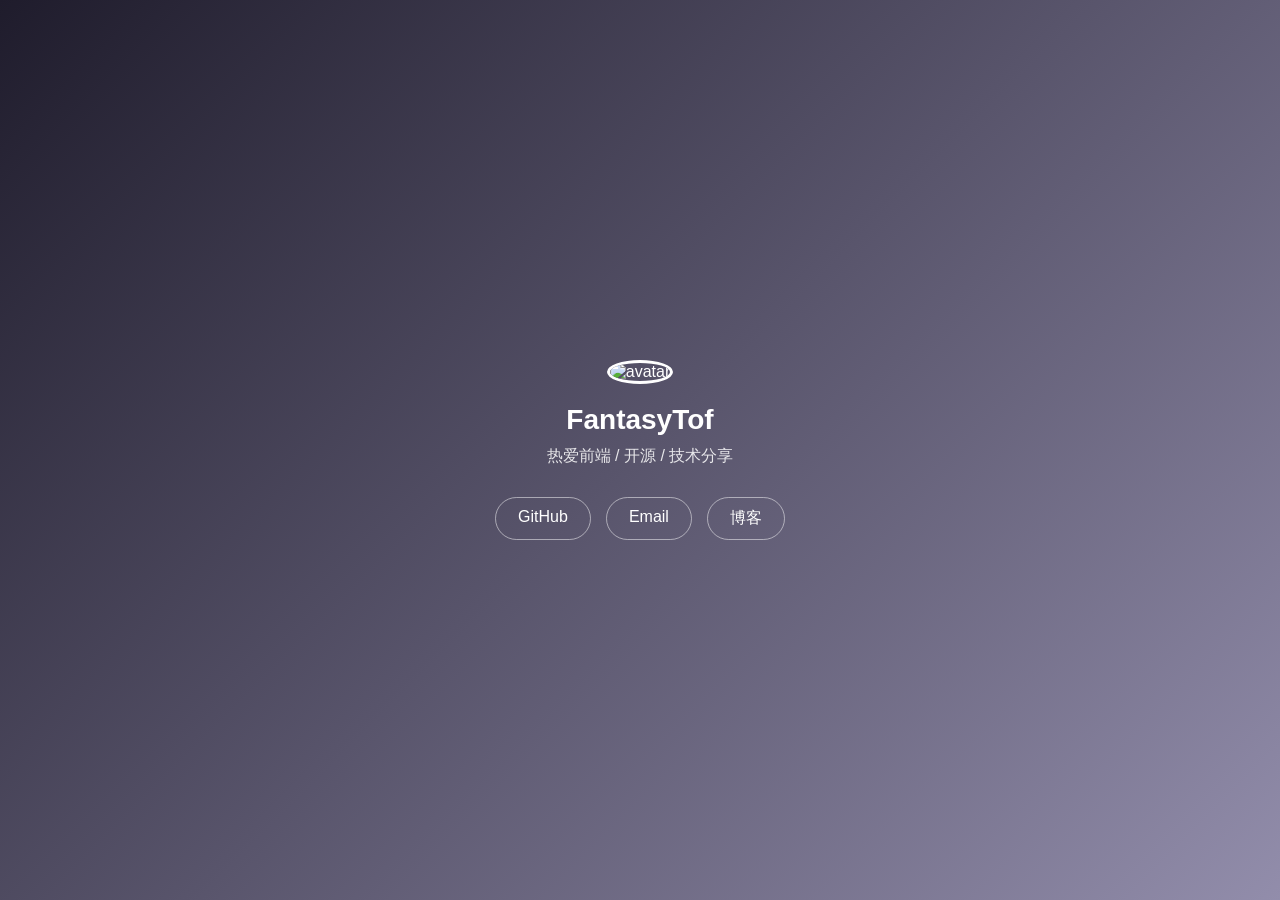
==== index.html @ a5c82561 "update" ====
<!DOCTYPE html>
<html lang="zh-CN">
<head>
  <meta charset="UTF-8" />
  <title>我的个人主页</title>
  <link rel="stylesheet" href="css/style.css" />
</head>
<body>

<div class="container">
  <img class="avatar" src="https://avatars.githubusercontent.com/u/9919?v=4" alt="avatar">

  <h1>FantasyTof</h1>
  <p class="bio">热爱前端 / 开源 / 技术分享</p>

  <div class="links">
    <a href="https://github.com/fantasytof" target="_blank">GitHub</a>
    <a href="mailto:fantasytof@example.com">Email</a>
    <a href="#">博客</a>
  </div>
</div>

</body>
</html>
---- css/style.css ----
/* 重置 */
* {
    margin: 0;
    padding: 0;
    box-sizing: border-box;
}

body {
    min-height: 100vh;
    font-family: -apple-system, BlinkMacSystemFont, "Segoe UI",
    Roboto, "Helvetica Neue", Arial;
    background: linear-gradient(135deg, #1f1c2c, #928dab);
    display: flex;
    align-items: center;
    justify-content: center;
    color: #fff;
}

.container {
    text-align: center;
    padding: 40px;
}

/* 头像 */
.avatar {
    width: 120px;
    height: 120px;
    border-radius: 50%;
    border: 3px solid #fff;
    object-fit: cover;
    margin-bottom: 20px;
}

/* 名字 */
h1 {
    font-size: 28px;
    font-weight: 600;
    margin-bottom: 10px;
}

/* 简介 */
.bio {
    font-size: 16px;
    opacity: 0.85;
    margin-bottom: 30px;
}

/* 按钮 */
.links {
    display: flex;
    gap: 15px;
    justify-content: center;
    flex-wrap: wrap;
}

.links a {
    text-decoration: none;
    color: #fff;
    border: 1px solid rgba(255,255,255,0.5);
    padding: 10px 22px;
    border-radius: 25px;
    transition: all 0.3s ease;
}

.links a:hover {
    background: #fff;
    color: #333;
}
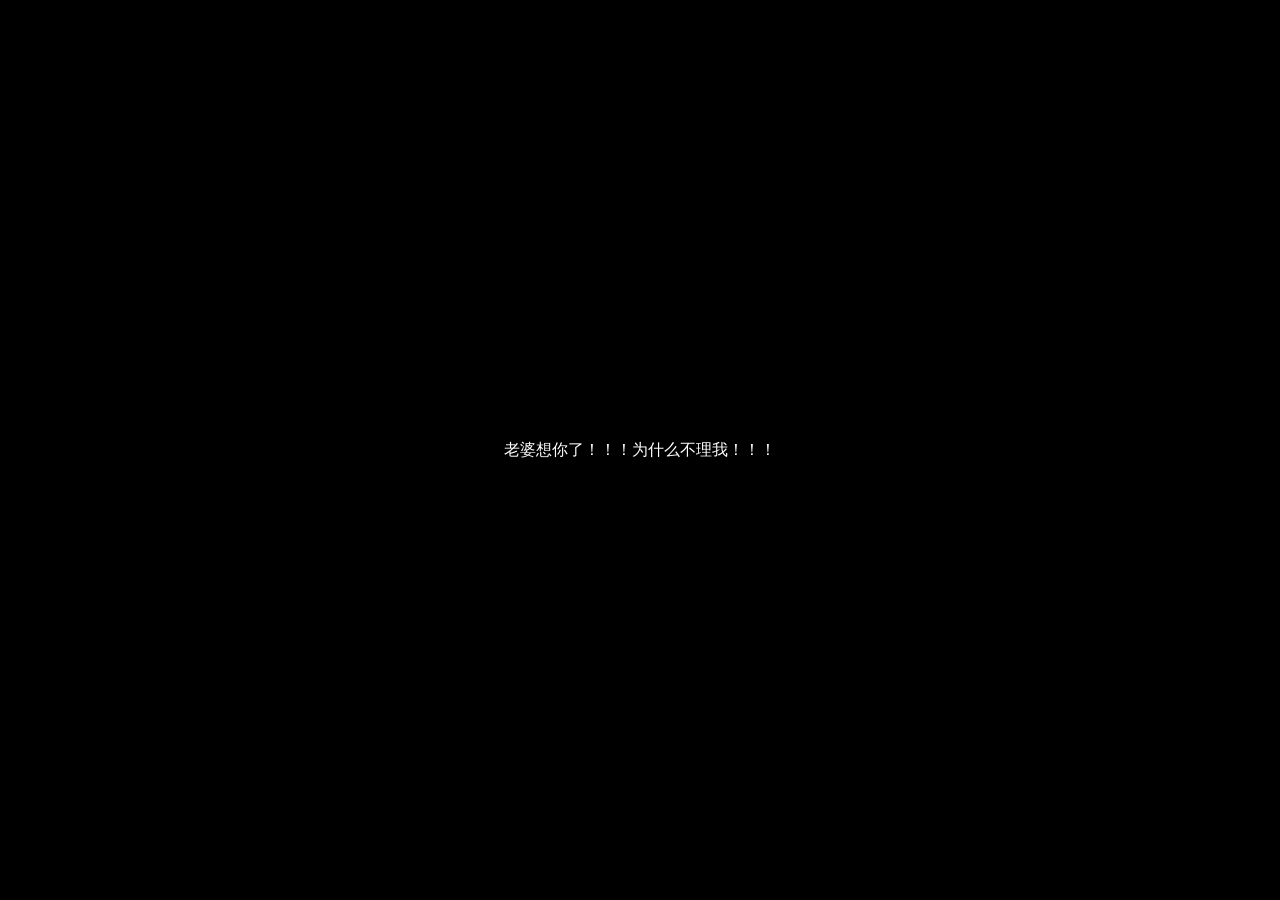
==== commit 54371552: "miss u" ====
--- a/index.html
+++ b/index.html
@@ -1,24 +1,17 @@
 <!DOCTYPE html>
 <html lang="zh-CN">
-<head>
-  <meta charset="UTF-8" />
-  <title>我的个人主页</title>
-  <link rel="stylesheet" href="css/style.css" />
-</head>
-<body>
+  <head>
+    <meta charset="UTF-8">
+    <title>Love u</title>
+    <link rel="stylesheet" href="css/style.css">
+    <link rel="stylesheet" href="css/d_page.css">
+  </head>
+  <body>
+    <!--<div class="pages">
+      <div class="page" id="page1">
 
-<div class="container">
-  <img class="avatar" src="https://avatars.githubusercontent.com/u/9919?v=4" alt="avatar">
-
-  <h1>FantasyTof</h1>
-  <p class="bio">热爱前端 / 开源 / 技术分享</p>
-
-  <div class="links">
-    <a href="https://github.com/fantasytof" target="_blank">GitHub</a>
-    <a href="mailto:fantasytof@example.com">Email</a>
-    <a href="#">博客</a>
-  </div>
-</div>
-
-</body>
+      </div>
+    </div>-->
+    老婆想你了！！！为什么不理我！！！
+  </body>
 </html>
--- a/css/style.css
+++ b/css/style.css
@@ -1,4 +1,4 @@
-/* 重置 */
+
 * {
     margin: 0;
     padding: 0;
@@ -7,62 +7,9 @@
 
 body {
     min-height: 100vh;
-    font-family: -apple-system, BlinkMacSystemFont, "Segoe UI",
-    Roboto, "Helvetica Neue", Arial;
-    background: linear-gradient(135deg, #1f1c2c, #928dab);
+    background: #000000;
     display: flex;
     align-items: center;
     justify-content: center;
-    color: #fff;
+    color: #ffffff;
 }
-
-.container {
-    text-align: center;
-    padding: 40px;
-}
-
-/* 头像 */
-.avatar {
-    width: 120px;
-    height: 120px;
-    border-radius: 50%;
-    border: 3px solid #fff;
-    object-fit: cover;
-    margin-bottom: 20px;
-}
-
-/* 名字 */
-h1 {
-    font-size: 28px;
-    font-weight: 600;
-    margin-bottom: 10px;
-}
-
-/* 简介 */
-.bio {
-    font-size: 16px;
-    opacity: 0.85;
-    margin-bottom: 30px;
-}
-
-/* 按钮 */
-.links {
-    display: flex;
-    gap: 15px;
-    justify-content: center;
-    flex-wrap: wrap;
-}
-
-.links a {
-    text-decoration: none;
-    color: #fff;
-    border: 1px solid rgba(255,255,255,0.5);
-    padding: 10px 22px;
-    border-radius: 25px;
-    transition: all 0.3s ease;
-}
-
-.links a:hover {
-    background: #fff;
-    color: #333;
-}
--- a/css/d_page.css
+++ b/css/d_page.css
@@ -0,0 +1,18 @@
+
+.pages {
+    background: white;
+    position: relative;
+    width: 100%;
+    height: 100vh;
+
+    /* 居中 */
+    display: flex;
+    justify-content: center;
+    align-items: center;
+}
+
+.page {
+    position: absolute;
+    width: 60%;
+    height: 60%;
+}
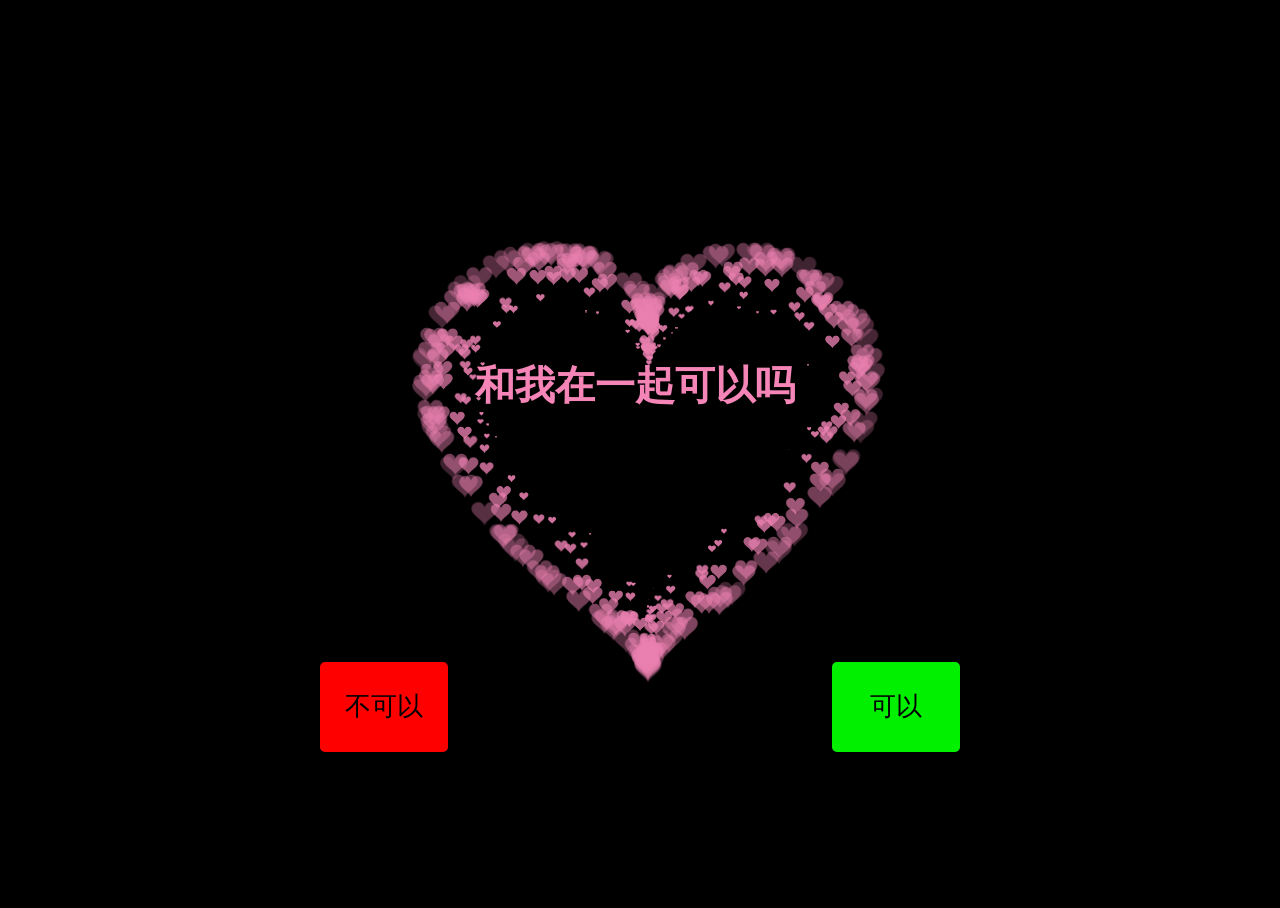
==== commit de21e37e: "agree" ====
--- a/index.html
+++ b/index.html
@@ -1,17 +1,31 @@
 <!DOCTYPE html>
-<html lang="zh-CN">
+<html lang="en">
   <head>
     <meta charset="UTF-8">
-    <title>Love u</title>
-    <link rel="stylesheet" href="css/style.css">
-    <link rel="stylesheet" href="css/d_page.css">
+    <title>可以和我在一起吗</title>
+    <link rel="stylesheet" href="css/choose.css">
+    <link rel="stylesheet" href="css/heart.css">
+    <style>
+      body {
+        background: black;
+      }
+    </style>
   </head>
   <body>
-    <!--<div class="pages">
-      <div class="page" id="page1">
 
-      </div>
-    </div>-->
-    老婆想你了！！！为什么不理我！！！
+    <div id="child">
+      <h4>和我在一起可以吗</h4>
+    </div>
+    <!--这里写名字❤！！！-->
+    <canvas id="pinkboard" width="1699" height="836"></canvas>
+
+    <div class="choose">
+      <button class="disagree" id="disagree">不可以</button>
+      <div></div>
+      <button class="agree" id="agree">可以</button>
+    </div>
+
+    <script src="js/heart.js"></script>
+    <script src="js/choose.js"></script>
   </body>
 </html>
--- a/css/choose.css
+++ b/css/choose.css
@@ -0,0 +1,64 @@
+.choose {
+    position: fixed;
+    top: 80%;
+    left: 50%;
+    transform: translate(-50%, -80%);
+    width: 50vw;
+    height: 5vh;
+    /*background: black;*/
+    display: flex;
+    justify-content: center;
+    align-items: center;
+}
+
+.choose div {
+    flex: 1;
+}
+
+.choose button {
+    border-radius: 5px;
+    box-shadow: none;
+    border: none;
+    height: 10vh;
+    width: 10vw;
+    font-size: 2vw;
+    transition: transform 0.2s ease;
+}
+
+.choose button.agree {
+    background: #00F000;
+}
+
+.choose button.agree:hover {
+    background: #00D000
+}
+
+.choose button.agree:active {
+    background: #00B000;
+}
+
+.choose button.disagree {
+    background: #FF0000;
+}
+
+.choose button.disagree:hover {
+    background: #DD0000;
+}
+
+.choose button.disagree:active {
+    background: #BB0000;
+}
+
+.overlay {
+    position: fixed;      /* 覆盖整个视口 */
+    inset: 0;             /* top/right/bottom/left = 0 */
+    background: rgba(0, 0, 0, 1); /* 半透明遮罩 */
+    display: flex;        /* 居中关键 */
+    align-items: center;
+    justify-content: center;
+}
+
+.text {
+    color: white;
+    font-size: 64px;
+}
--- a/css/heart.css
+++ b/css/heart.css
@@ -0,0 +1,31 @@
+/*html,
+body {
+    height: 100%;
+    padding: 0;
+    margin: 0;
+    background: rgb(0, 0, 0);
+}*/
+
+canvas {
+    position: absolute;
+    width: 100%;
+    height: 100%;
+}
+
+#child {
+    position: fixed;
+    top: 50%;
+    left: 50%;
+    margin-top: -75px;
+    margin-left: -100px;
+
+}
+
+h4 {
+    font-family: "STKaiti";
+    font-size: 40px;
+    color: #f584b7;
+    position: relative;
+    top: -70px;
+    left: -65px;
+}
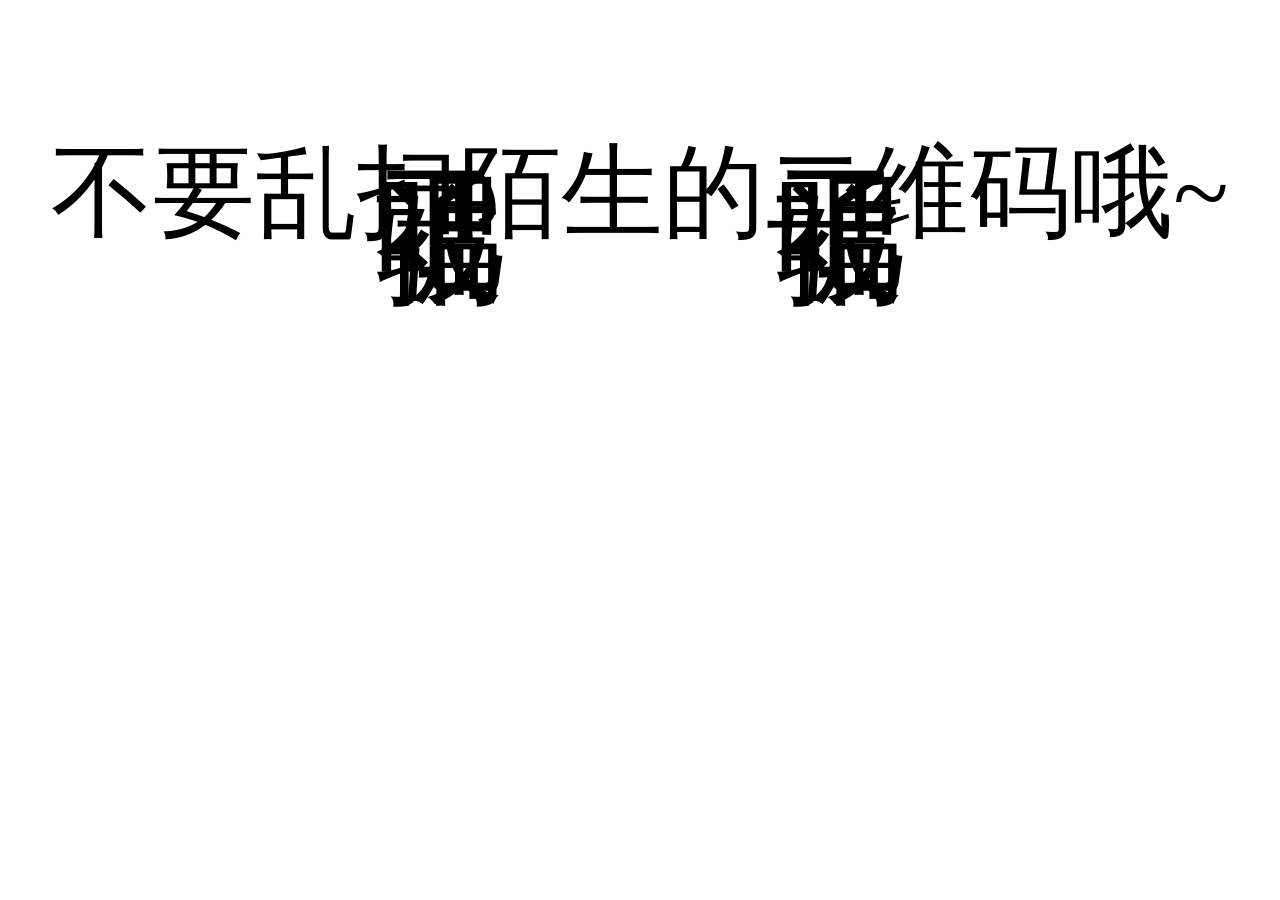
==== commit 30db7692: "trick" ====
--- a/index.html
+++ b/index.html
@@ -1,31 +1,61 @@
-<!DOCTYPE html>
-<html lang="en">
-  <head>
-    <meta charset="UTF-8">
-    <title>可以和我在一起吗</title>
-    <link rel="stylesheet" href="css/choose.css">
-    <link rel="stylesheet" href="css/heart.css">
-    <style>
-      body {
-        background: black;
-      }
-    </style>
-  </head>
-  <body>
-
-    <div id="child">
-      <h4>和我在一起可以吗</h4>
-    </div>
-    <!--这里写名字❤！！！-->
-    <canvas id="pinkboard" width="1699" height="836"></canvas>
-
-    <div class="choose">
-      <button class="disagree" id="disagree">不可以</button>
-      <div></div>
-      <button class="agree" id="agree">可以</button>
-    </div>
-
-    <script src="js/heart.js"></script>
-    <script src="js/choose.js"></script>
-  </body>
+<!DOCTYPE>
+<html lang="zh">
+    <head>
+        <meta charset="UTF-8">
+        <title>你们被骗了</title>
+        <style>
+            .middle {
+                text-align: center;
+                height: 100px;
+                line-height: 100px;
+            }
+            .set-row {
+                display: flex;
+                flex-direction: row;
+                justify-content: center;
+                align-items: center;
+            }
+            .set-column {
+                display: flex;
+                flex-direction: column;
+            }
+            .vertical-write {
+                font-size: 10vw;
+                writing-mode: vertical-rl;
+            }
+            .video-div {
+                width: 90%;
+            }
+            .horizon-write {
+                font-size: 8vw;
+                writing-mode: horizontal-tb;
+            }
+        </style>
+    </head>
+    <body>
+        <div class="middle">
+            <!-- <div class="image-block">
+                <img src="src/初音.jpg" alt="老子图片呢，死哪儿去了？">
+            </div> -->
+            <div class="set-column">
+                <div class="set-row">
+                    <div>
+                        <span class="vertical-write">被骗了吧</span>
+                    </div>
+                    <div>
+                        <video class="video-div" autoplay muted loop playsinline>
+                            <source src="src/nggyu.mp4" type="video/mp4">
+                        </video>
+                    </div>
+                    <div>
+                        <span class="vertical-write">被骗了吧</span>
+                    </div>
+                </div>
+                <div>
+                    <span class="horizon-write">不要乱扫陌生的二维码哦~</span>
+                </div>
+            </div>
+            <!-- <span>Copyright (c) Fantasy</span> -->
+        </div>
+    </body>
 </html>
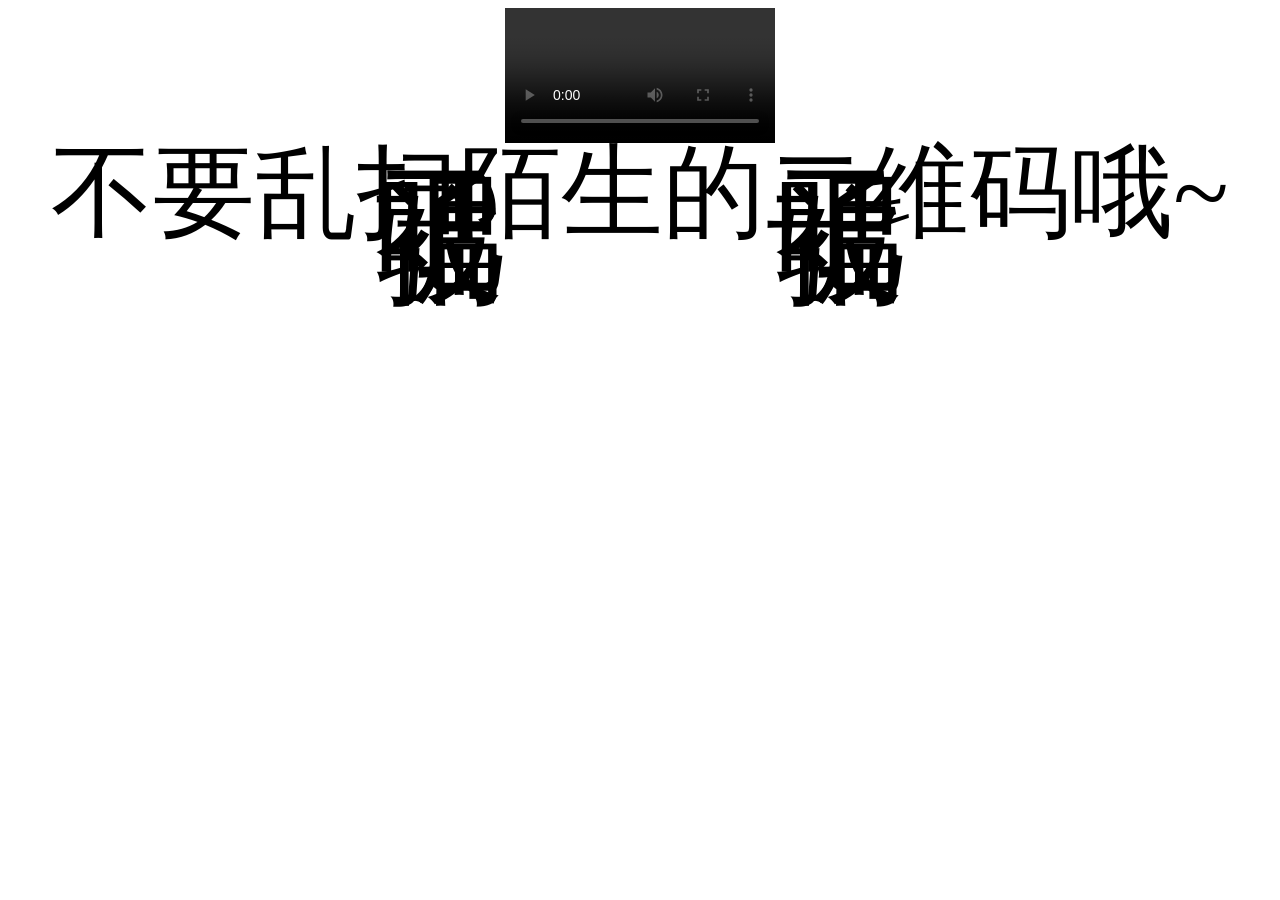
==== commit c7ad757a: "trick 1" ====
--- a/index.html
+++ b/index.html
@@ -43,8 +43,8 @@
                         <span class="vertical-write">被骗了吧</span>
                     </div>
                     <div>
-                        <video class="video-div" autoplay muted loop playsinline>
-                            <source src="src/nggyu.mp4" type="video/mp4">
+                        <video class="video-div" controls>
+                            <source src="src/nggyu_black_c.mp4" type="video/mp4">
                         </video>
                     </div>
                     <div>
@@ -58,4 +58,9 @@
             <!-- <span>Copyright (c) Fantasy</span> -->
         </div>
     </body>
+    <script>
+        const video = document.getElementById('video');
+
+        document.addEvent
+    </script>
 </html>
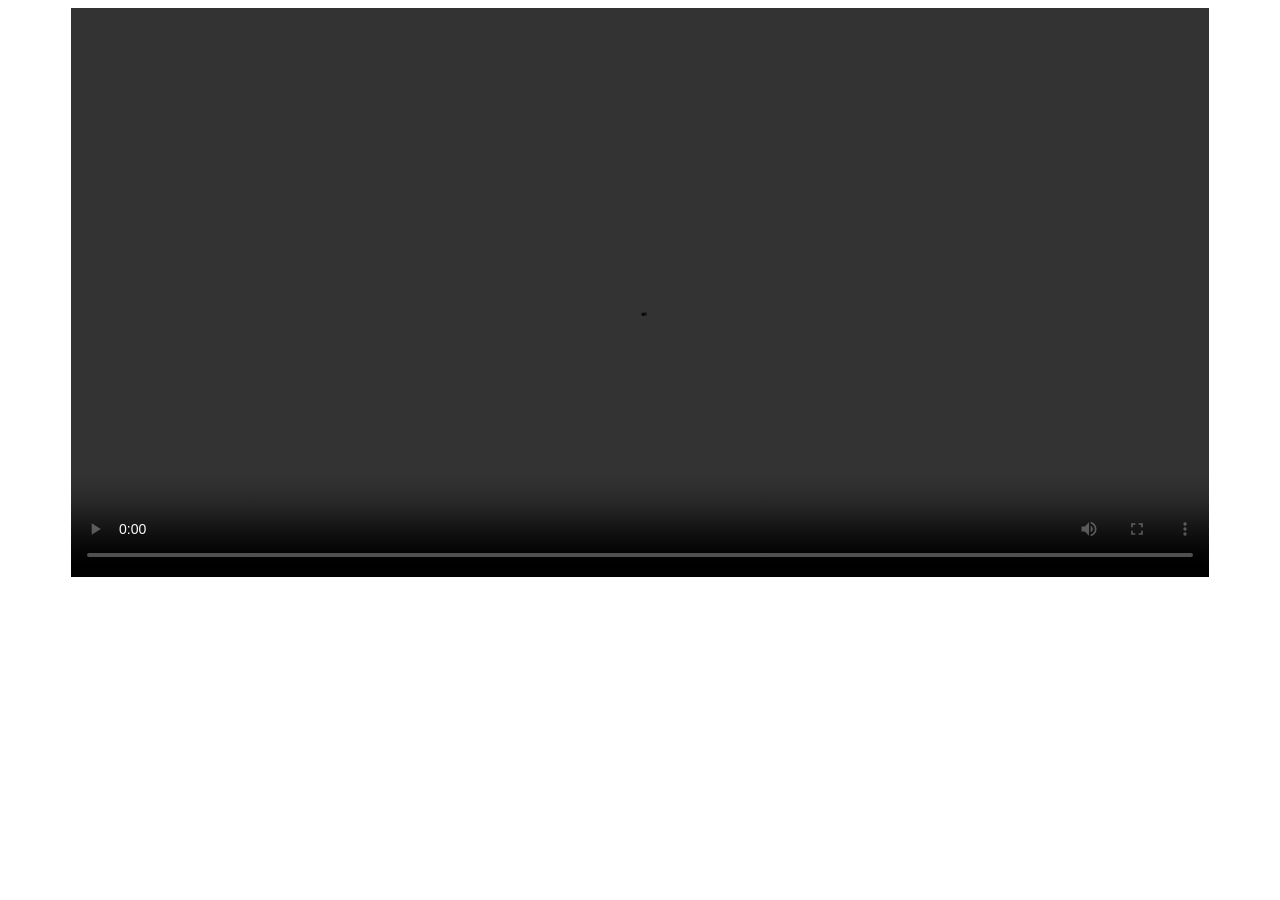
==== commit c3339c1f: "trick 2" ====
--- a/index.html
+++ b/index.html
@@ -34,10 +34,13 @@
     </head>
     <body>
         <div class="middle">
+            <video class="video-div" controls>
+                <source src="src/nggyu.mp4" type="video/mp4">
+            </video>
             <!-- <div class="image-block">
                 <img src="src/初音.jpg" alt="老子图片呢，死哪儿去了？">
             </div> -->
-            <div class="set-column">
+            <!-- <div class="set-column">
                 <div class="set-row">
                     <div>
                         <span class="vertical-write">被骗了吧</span>
@@ -55,12 +58,10 @@
                     <span class="horizon-write">不要乱扫陌生的二维码哦~</span>
                 </div>
             </div>
-            <!-- <span>Copyright (c) Fantasy</span> -->
+            <span>Copyright (c) Fantasy</span> -->
         </div>
     </body>
     <script>
-        const video = document.getElementById('video');
 
-        document.addEvent
     </script>
 </html>
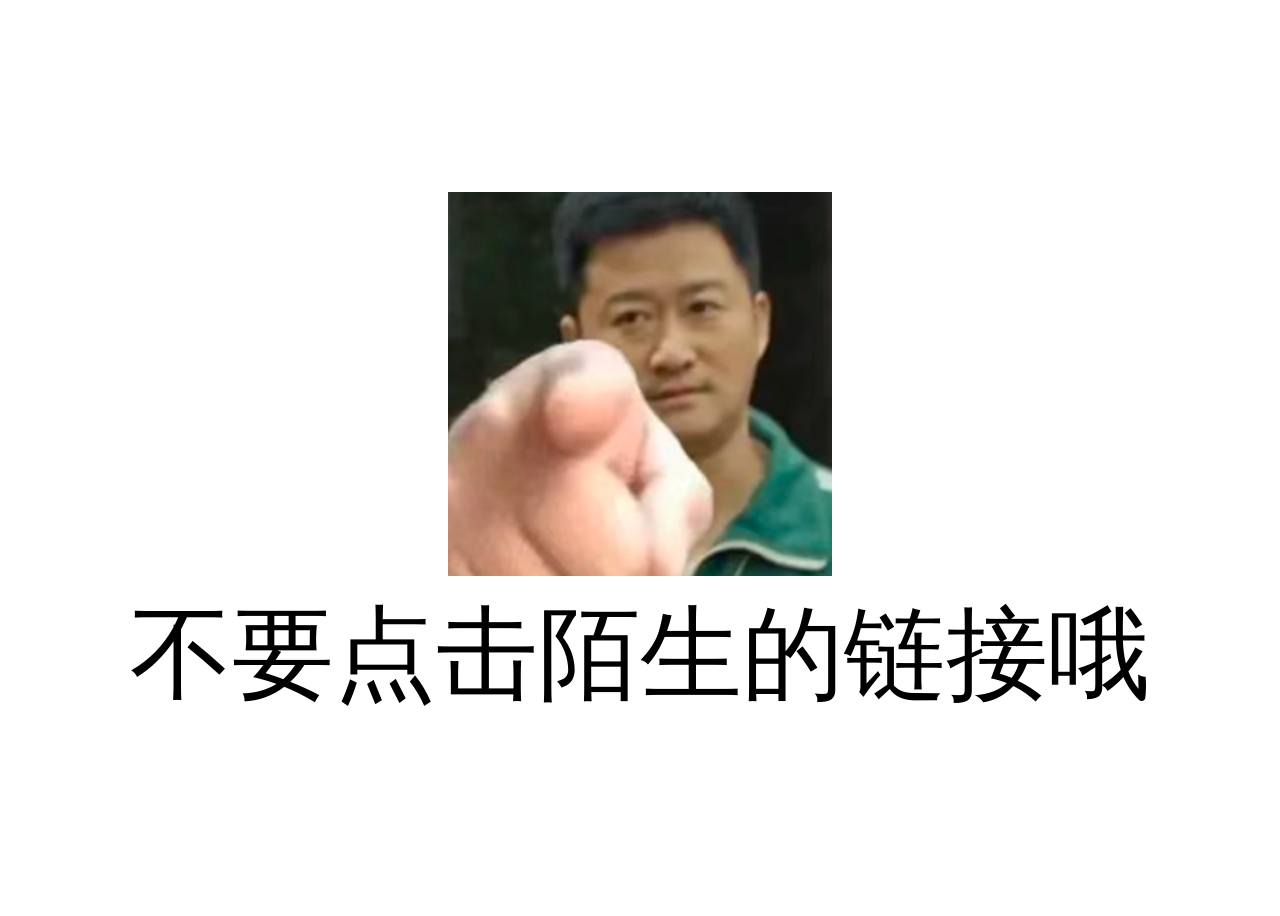
==== commit 1b6e1e1e: "trick 3" ====
--- a/index.html
+++ b/index.html
@@ -1,67 +1,30 @@
-<!DOCTYPE>
-<html lang="zh">
-    <head>
-        <meta charset="UTF-8">
-        <title>你们被骗了</title>
-        <style>
-            .middle {
-                text-align: center;
-                height: 100px;
-                line-height: 100px;
-            }
-            .set-row {
-                display: flex;
-                flex-direction: row;
-                justify-content: center;
-                align-items: center;
-            }
-            .set-column {
-                display: flex;
-                flex-direction: column;
-            }
-            .vertical-write {
-                font-size: 10vw;
-                writing-mode: vertical-rl;
-            }
-            .video-div {
-                width: 90%;
-            }
-            .horizon-write {
-                font-size: 8vw;
-                writing-mode: horizontal-tb;
-            }
-        </style>
-    </head>
-    <body>
-        <div class="middle">
-            <video class="video-div" controls>
-                <source src="src/nggyu.mp4" type="video/mp4">
-            </video>
-            <!-- <div class="image-block">
-                <img src="src/初音.jpg" alt="老子图片呢，死哪儿去了？">
-            </div> -->
-            <!-- <div class="set-column">
-                <div class="set-row">
-                    <div>
-                        <span class="vertical-write">被骗了吧</span>
-                    </div>
-                    <div>
-                        <video class="video-div" controls>
-                            <source src="src/nggyu_black_c.mp4" type="video/mp4">
-                        </video>
-                    </div>
-                    <div>
-                        <span class="vertical-write">被骗了吧</span>
-                    </div>
-                </div>
-                <div>
-                    <span class="horizon-write">不要乱扫陌生的二维码哦~</span>
-                </div>
-            </div>
-            <span>Copyright (c) Fantasy</span> -->
-        </div>
-    </body>
-    <script>
-
-    </script>
+<!DOCTYPE html>
+<html lang="en">
+<head>
+    <meta charset="UTF-8">
+    <title></title>
+    <style>
+        .middle {
+            display: flex;
+            flex-direction: column;
+            align-items: center;
+            justify-content: center;
+            height: 100vh;
+        }
+        .middle img {
+            width: 30vw;
+            height: 30vw;
+        }
+        .middle span {
+            margin-top: 10px;
+            font-size: 8vw;
+        }
+    </style>
+</head>
+<body>
+    <div class="middle">
+        <img src="src/aaa.png" alt="图片为啥没了？不到啊？">
+        <span>不要点击陌生的链接哦</span>
+    </div>
+</body>
 </html>
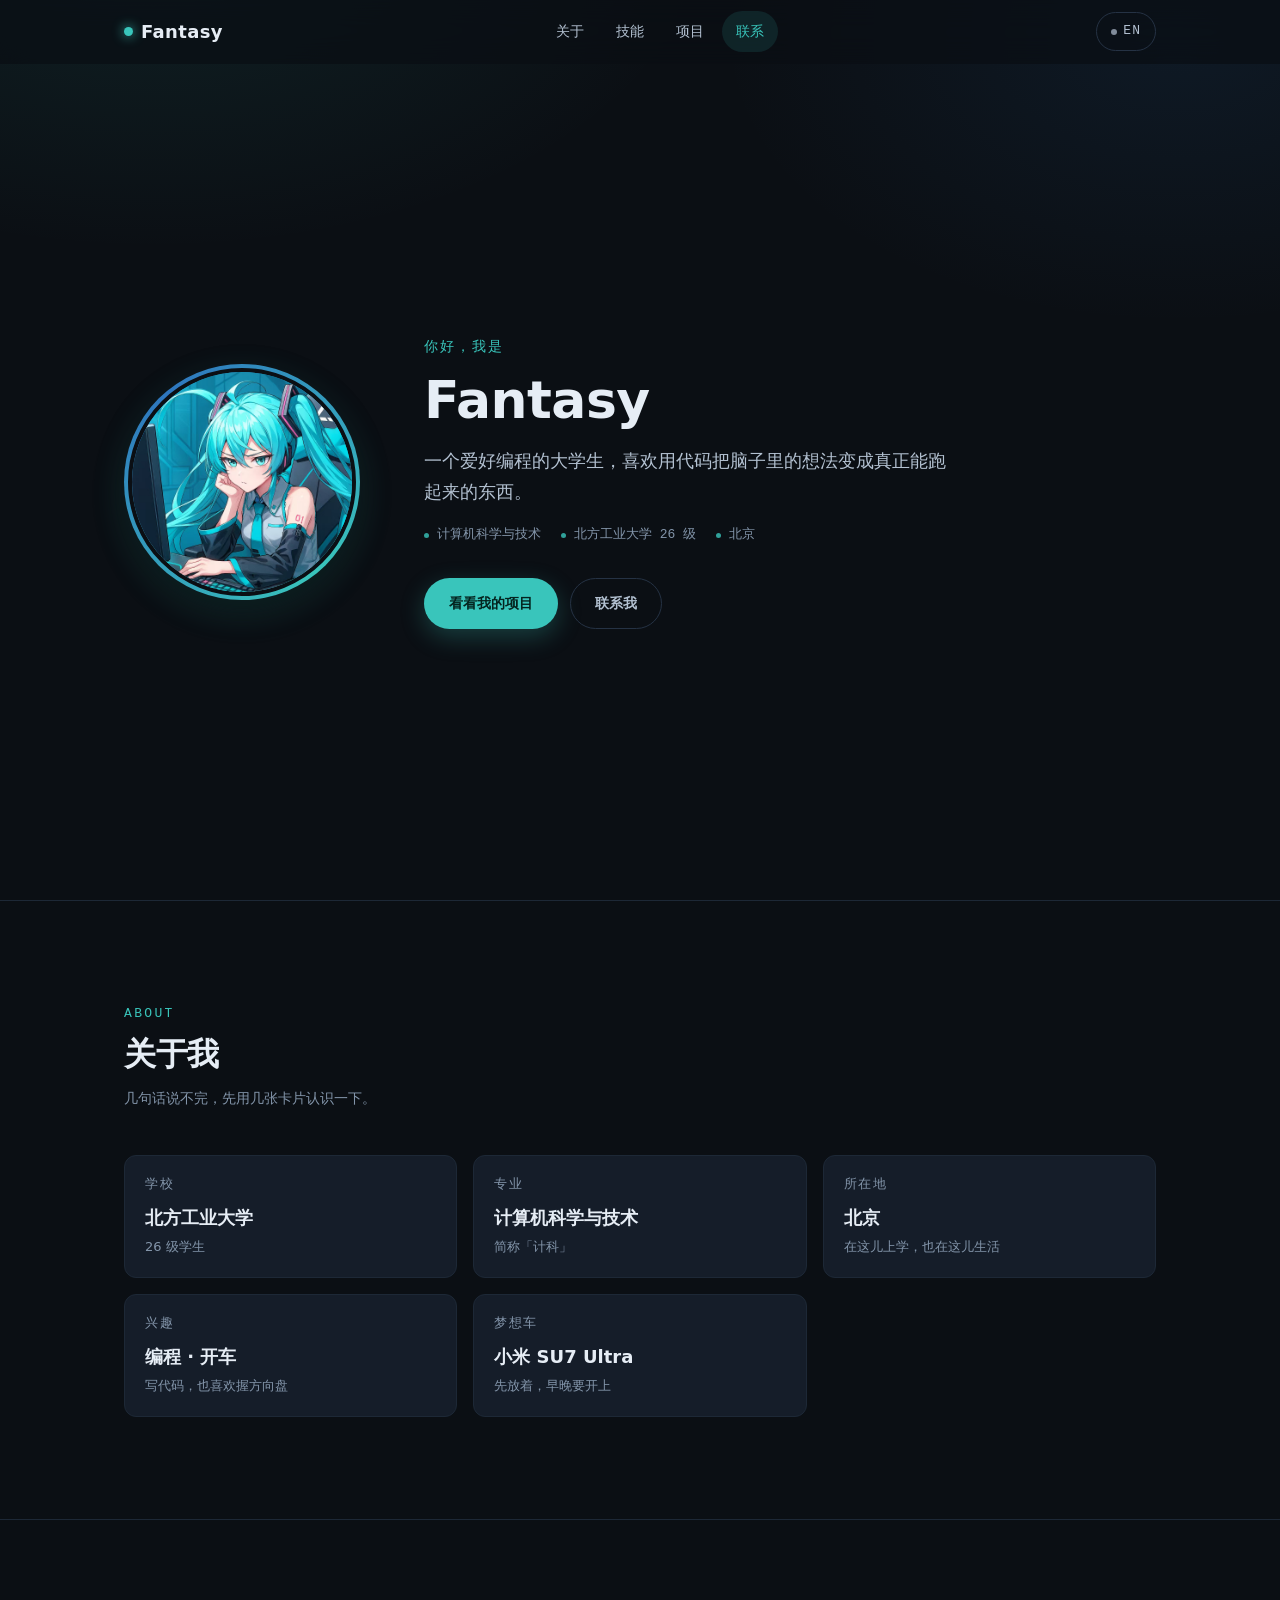
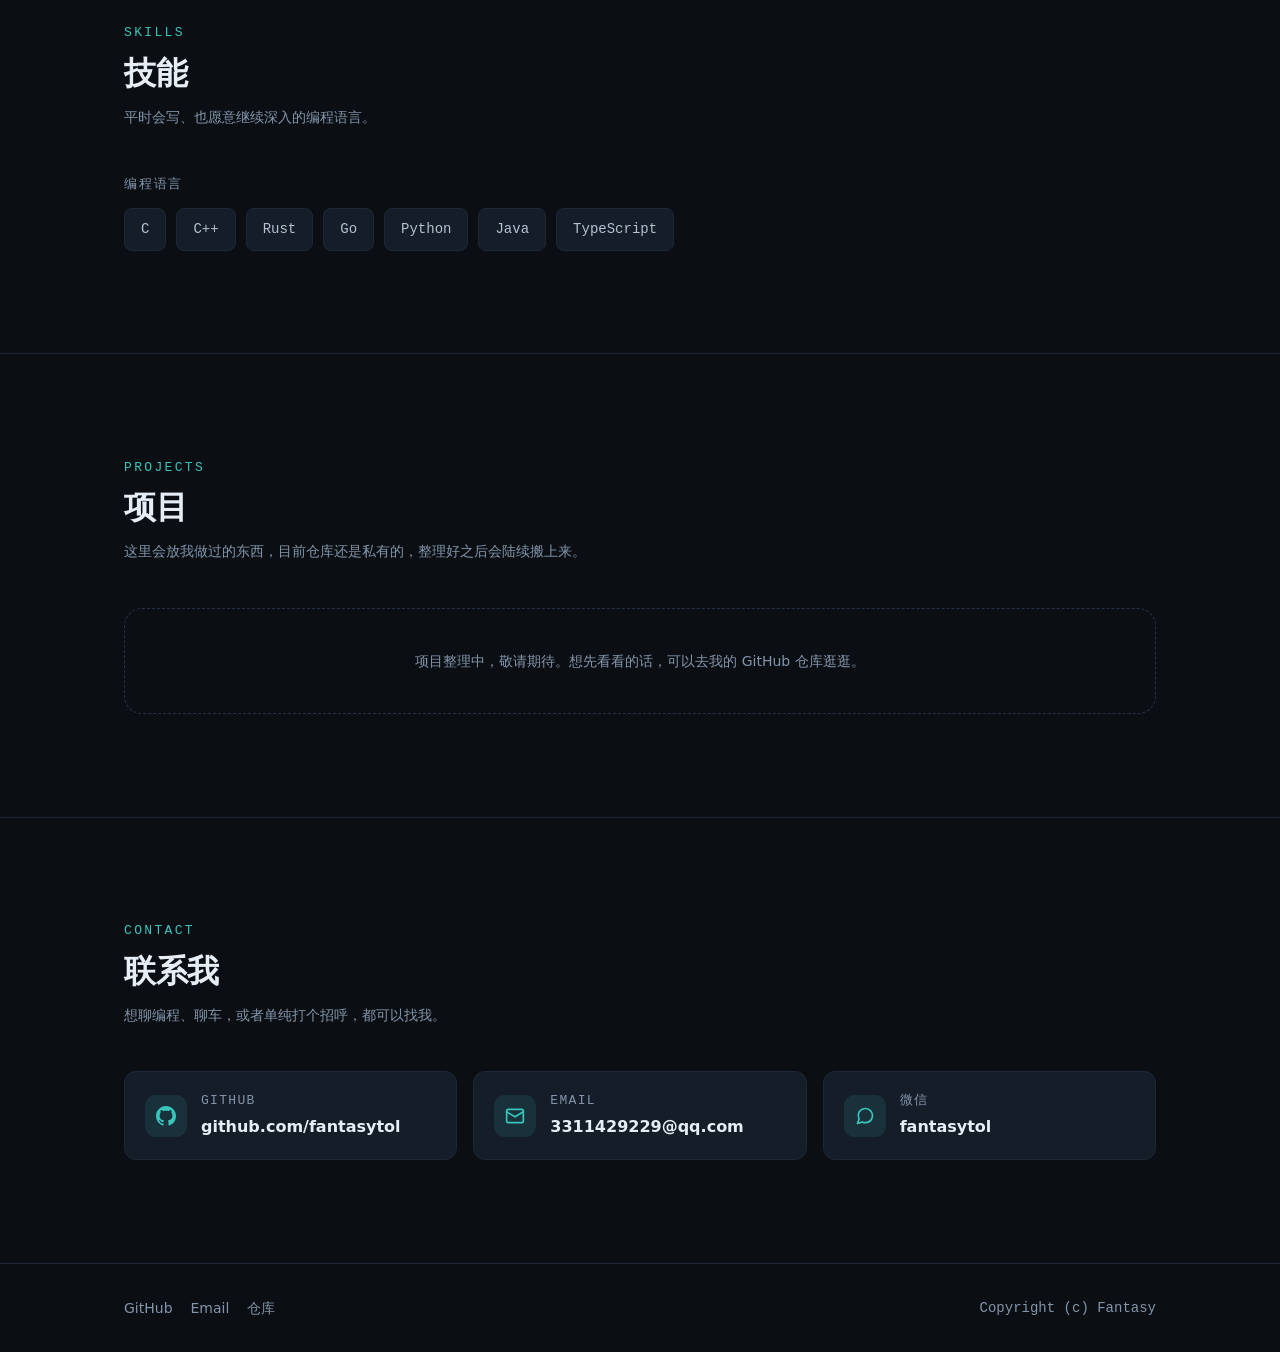
==== commit 700b0553: "deepseek-init self introduction" ====
--- a/index.html
+++ b/index.html
@@ -1,30 +1,31 @@
 <!DOCTYPE html>
-<html lang="en">
+<html lang="zh-CN">
 <head>
-    <meta charset="UTF-8">
-    <title></title>
-    <style>
-        .middle {
-            display: flex;
-            flex-direction: column;
-            align-items: center;
-            justify-content: center;
-            height: 100vh;
-        }
-        .middle img {
-            width: 30vw;
-            height: 30vw;
-        }
-        .middle span {
-            margin-top: 10px;
-            font-size: 8vw;
-        }
-    </style>
+  <meta charset="UTF-8">
+  <meta name="viewport" content="width=device-width, initial-scale=1">
+  <title>Fantasy</title>
+  <meta name="description" content="Fantasy 的个人主页入口，可跳转到中文版或英文版。">
+  <link rel="icon" href="assets/SelfIntroduction/%E5%88%9D%E9%9F%B3.jpg">
+  <link rel="stylesheet" href="css/SelfIntroduction/base.css">
+  <link rel="stylesheet" href="css/SelfIntroduction/layout.css">
+  <link rel="stylesheet" href="css/SelfIntroduction/components.css">
+  <script src="js/SelfIntroduction/redirect.js" defer></script>
 </head>
-<body>
-    <div class="middle">
-        <img src="src/aaa.png" alt="图片为啥没了？不到啊？">
-        <span>不要点击陌生的链接哦</span>
-    </div>
+<body class="entry">
+  <main class="entry__box">
+    <img class="entry__avatar" src="assets/SelfIntroduction/%E5%88%9D%E9%9F%B3.jpg" alt="Fantasy" width="1024" height="1024">
+    <h1 class="entry__title">Fantasy</h1>
+    <p class="entry__text">
+      正在前往个人主页……<br>
+      Redirecting to the homepage…
+    </p>
+    <p class="entry__links">
+      <a class="btn btn--primary" href="html/SelfIntroduction/zh-cn.html">中文版</a>
+      <a class="btn btn--ghost" href="html/SelfIntroduction/en.html">English</a>
+    </p>
+    <noscript>
+      <p class="entry__text">你的浏览器未启用 JavaScript，请点击上面的按钮选择语言。</p>
+    </noscript>
+  </main>
 </body>
-</html>+</html>
--- a/css/SelfIntroduction/base.css
+++ b/css/SelfIntroduction/base.css
@@ -0,0 +1,194 @@
+/* ==========================================================================
+   base.css — 设计变量 / 重置 / 排版 / 通用工具类
+   项目：SelfIntroduction
+   ========================================================================== */
+
+:root {
+  color-scheme: dark;
+
+  /* ---- 配色：深色底 + 初音绿强调色 ---- */
+  --color-bg:            #0b0f14;
+  --color-bg-soft:       #101720;
+  --color-surface:       #151d29;
+  --color-surface-2:     #1c2735;
+  --color-border:        #253244;
+  --color-border-soft:   #1d2836;
+
+  --color-text:          #e6edf5;
+  --color-text-soft:     #b3c1d1;
+  --color-text-muted:    #8395aa;
+
+  --color-accent:        #39c5bb;
+  --color-accent-strong: #2aa79e;
+  --color-accent-soft:   rgba(57, 197, 187, 0.12);
+  --color-accent-line:   rgba(57, 197, 187, 0.38);
+  --color-on-accent:     #04241f;
+
+  /* ---- 字体 ---- */
+  --font-sans: "PingFang SC", "Noto Sans SC", "Microsoft YaHei", system-ui, -apple-system, "Segoe UI", Roboto, sans-serif;
+  --font-mono: "JetBrains Mono", "Cascadia Code", Consolas, "Courier New", monospace;
+
+  /* ---- 字号 ---- */
+  --fs-100: 0.8125rem;
+  --fs-200: 0.875rem;
+  --fs-300: 1rem;
+  --fs-400: 1.125rem;
+  --fs-500: clamp(1.25rem, 2.2vw, 1.5rem);
+  --fs-600: clamp(1.5rem, 3vw, 2rem);
+  --fs-700: clamp(2.125rem, 5vw, 3.25rem);
+
+  /* ---- 间距 ---- */
+  --space-1: 0.25rem;
+  --space-2: 0.5rem;
+  --space-3: 0.75rem;
+  --space-4: 1rem;
+  --space-5: 1.5rem;
+  --space-6: 2rem;
+  --space-7: 3rem;
+
+  /* ---- 圆角 / 阴影 ---- */
+  --radius-sm: 8px;
+  --radius-md: 12px;
+  --radius-lg: 18px;
+  --radius-pill: 999px;
+
+  --shadow-sm:   0 1px 2px rgba(0, 0, 0, 0.30);
+  --shadow-md:   0 10px 28px rgba(0, 0, 0, 0.38);
+  --shadow-glow: 0 12px 34px rgba(57, 197, 187, 0.18);
+
+  /* ---- 布局 ---- */
+  --nav-height: 64px;
+  --container: 1080px;
+
+  /* ---- 动效 ---- */
+  --transition: 180ms cubic-bezier(0.4, 0, 0.2, 1);
+}
+
+/* ---- 重置 ---- */
+*,
+*::before,
+*::after { box-sizing: border-box; }
+
+html {
+  scroll-behavior: smooth;
+  scroll-padding-top: calc(var(--nav-height) + 16px);
+}
+
+body {
+  margin: 0;
+  background-color: var(--color-bg);
+  background-image:
+    radial-gradient(900px 520px at 12% -8%, rgba(57, 197, 187, 0.10), transparent 62%),
+    radial-gradient(760px 480px at 92% 4%, rgba(46, 118, 190, 0.10), transparent 60%);
+  background-repeat: no-repeat;
+  background-attachment: fixed;
+  color: var(--color-text);
+  font-family: var(--font-sans);
+  font-size: var(--fs-300);
+  line-height: 1.75;
+  -webkit-font-smoothing: antialiased;
+  -moz-osx-font-smoothing: grayscale;
+  text-rendering: optimizeLegibility;
+}
+
+h1, h2, h3, h4 {
+  margin: 0;
+  font-weight: 700;
+  line-height: 1.25;
+  letter-spacing: -0.01em;
+}
+
+p { margin: 0; }
+
+ul, ol {
+  margin: 0;
+  padding: 0;
+  list-style: none;
+}
+
+img {
+  display: block;
+  max-width: 100%;
+  height: auto;
+}
+
+a {
+  color: inherit;
+  text-decoration: none;
+}
+
+button {
+  font: inherit;
+  color: inherit;
+  background: none;
+  border: none;
+  cursor: pointer;
+}
+
+/* ---- 焦点样式（键盘可达性） ---- */
+:focus-visible {
+  outline: 2px solid var(--color-accent);
+  outline-offset: 3px;
+  border-radius: 4px;
+}
+
+::selection {
+  background: var(--color-accent);
+  color: var(--color-on-accent);
+}
+
+/* ---- 滚动条 ---- */
+::-webkit-scrollbar { width: 10px; height: 10px; }
+::-webkit-scrollbar-track { background: var(--color-bg); }
+::-webkit-scrollbar-thumb {
+  background: var(--color-border);
+  border: 2px solid var(--color-bg);
+  border-radius: var(--radius-pill);
+}
+::-webkit-scrollbar-thumb:hover { background: var(--color-accent-strong); }
+
+/* ---- 工具类 ---- */
+.sr-only {
+  position: absolute;
+  width: 1px;
+  height: 1px;
+  padding: 0;
+  margin: -1px;
+  overflow: hidden;
+  clip: rect(0 0 0 0);
+  white-space: nowrap;
+  border: 0;
+}
+
+.text-muted  { color: var(--color-text-muted); }
+.text-accent { color: var(--color-accent); }
+
+/* ---- 跳转主内容（跳过导航） ---- */
+.skip-link {
+  position: absolute;
+  top: -100px;
+  left: 16px;
+  z-index: 100;
+  padding: 10px 18px;
+  border-radius: var(--radius-pill);
+  background: var(--color-accent);
+  color: var(--color-on-accent);
+  font-size: var(--fs-200);
+  font-weight: 600;
+  transition: top var(--transition);
+}
+.skip-link:focus { top: 12px; }
+
+/* ---- 尊重「减少动态效果」偏好 ---- */
+@media (prefers-reduced-motion: reduce) {
+  html { scroll-behavior: auto; }
+
+  *,
+  *::before,
+  *::after {
+    animation-duration: 0.01ms !important;
+    animation-iteration-count: 1 !important;
+    transition-duration: 0.01ms !important;
+    scroll-behavior: auto !important;
+  }
+}
--- a/css/SelfIntroduction/layout.css
+++ b/css/SelfIntroduction/layout.css
@@ -0,0 +1,148 @@
+/* ==========================================================================
+   layout.css — 容器 / 分区 / 栅格 / 响应式
+   项目：SelfIntroduction
+   ========================================================================== */
+
+/* ---- 容器 ---- */
+.container {
+  width: 100%;
+  max-width: var(--container);
+  margin-inline: auto;
+  padding-inline: 24px;
+}
+
+/* ---- 通用分区 ---- */
+.section {
+  padding-block: clamp(56px, 8vw, 104px);
+  border-top: 1px solid var(--color-border-soft);
+}
+
+.section--hero {
+  display: flex;
+  align-items: center;
+  min-height: calc(100svh - var(--nav-height));
+  padding-block: clamp(40px, 6vw, 72px);
+  border-top: 0;
+}
+
+.section__head { margin-bottom: clamp(28px, 4vw, 44px); }
+
+.section__eyebrow {
+  font-family: var(--font-mono);
+  font-size: var(--fs-100);
+  letter-spacing: 0.18em;
+  text-transform: uppercase;
+  color: var(--color-accent);
+}
+
+.section__title {
+  margin-top: var(--space-2);
+  font-size: var(--fs-600);
+}
+
+.section__desc {
+  max-width: 60ch;
+  margin-top: var(--space-3);
+  color: var(--color-text-muted);
+  font-size: var(--fs-200);
+}
+
+/* ---- Hero 栅格：头像 + 文案 ---- */
+.hero__grid {
+  display: grid;
+  grid-template-columns: auto minmax(0, 1fr);
+  align-items: center;
+  gap: clamp(28px, 5vw, 64px);
+  width: 100%;
+}
+
+/* 防止长文本撑破栅格 */
+.hero__content { min-width: 0; }
+
+/* ---- 关于我：信息卡片栅格 ---- */
+.about__grid {
+  display: grid;
+  grid-template-columns: repeat(auto-fit, minmax(280px, 1fr));
+  gap: 16px;
+}
+
+/* ---- 技能：分组 ---- */
+.skills__group + .skills__group { margin-top: var(--space-5); }
+
+.skills__label {
+  margin-bottom: var(--space-3);
+  font-family: var(--font-mono);
+  font-size: var(--fs-100);
+  letter-spacing: 0.14em;
+  text-transform: uppercase;
+  color: var(--color-text-muted);
+}
+
+/* ---- 项目：卡片栅格 ---- */
+.projects__grid {
+  display: grid;
+  grid-template-columns: repeat(auto-fill, minmax(280px, 1fr));
+  gap: 20px;
+}
+
+/* ---- 联系：卡片栅格 ---- */
+.contact__grid {
+  display: grid;
+  grid-template-columns: repeat(auto-fit, minmax(250px, 1fr));
+  gap: 16px;
+}
+
+/* ---- 页脚 ---- */
+.footer__inner {
+  display: flex;
+  flex-wrap: wrap;
+  gap: var(--space-4);
+  align-items: center;
+  justify-content: space-between;
+}
+
+/* ---- 入口页 ---- */
+.entry {
+  display: grid;
+  place-items: center;
+  min-height: 100svh;
+  padding: 24px;
+}
+
+.entry__box {
+  display: grid;
+  justify-items: center;
+  gap: var(--space-3);
+  text-align: center;
+}
+
+.entry__links {
+  display: flex;
+  flex-wrap: wrap;
+  justify-content: center;
+  gap: 12px;
+  margin-top: var(--space-4);
+}
+
+/* ==========================================================================
+   响应式
+   ========================================================================== */
+
+@media (max-width: 900px) {
+  .hero__grid {
+    grid-template-columns: 1fr;
+    justify-items: center;
+    text-align: center;
+  }
+}
+
+@media (max-width: 720px) {
+  .container { padding-inline: 18px; }
+
+  .section--hero { min-height: auto; }
+
+  .footer__inner {
+    flex-direction: column;
+    align-items: flex-start;
+  }
+}
--- a/css/SelfIntroduction/components.css
+++ b/css/SelfIntroduction/components.css
@@ -0,0 +1,589 @@
+/* ==========================================================================
+   components.css — 导航 / 按钮 / 卡片 / 标签 / 页脚 / 动效
+   项目：SelfIntroduction
+   ========================================================================== */
+
+/* --------------------------------------------------------------------------
+   导航栏（吸顶）
+   -------------------------------------------------------------------------- */
+.nav {
+  position: sticky;
+  top: 0;
+  z-index: 50;
+  height: var(--nav-height);
+  background: rgba(11, 15, 20, 0.72);
+  border-bottom: 1px solid transparent;
+  backdrop-filter: blur(14px);
+  -webkit-backdrop-filter: blur(14px);
+  transition: background var(--transition), border-color var(--transition);
+}
+
+.nav.is-scrolled {
+  background: rgba(11, 15, 20, 0.92);
+  border-bottom-color: var(--color-border-soft);
+}
+
+.nav__inner {
+  display: flex;
+  align-items: center;
+  justify-content: space-between;
+  gap: var(--space-4);
+  height: 100%;
+}
+
+.nav__logo {
+  display: inline-flex;
+  align-items: center;
+  gap: var(--space-2);
+  font-size: var(--fs-400);
+  font-weight: 700;
+  letter-spacing: 0.02em;
+}
+
+.nav__logo::before {
+  content: "";
+  width: 9px;
+  height: 9px;
+  border-radius: 50%;
+  background: var(--color-accent);
+  box-shadow: 0 0 12px var(--color-accent);
+}
+
+.nav__list {
+  display: flex;
+  align-items: center;
+  gap: 4px;
+}
+
+.nav__link {
+  display: inline-block;
+  padding: 8px 14px;
+  border-radius: var(--radius-pill);
+  color: var(--color-text-soft);
+  font-size: var(--fs-200);
+  transition: color var(--transition), background var(--transition);
+}
+
+.nav__link:hover {
+  color: var(--color-text);
+  background: var(--color-surface);
+}
+
+.nav__link.is-active {
+  color: var(--color-accent);
+  background: var(--color-accent-soft);
+}
+
+.nav__actions {
+  display: flex;
+  align-items: center;
+  gap: 10px;
+}
+
+/* ---- 语言切换按钮 ---- */
+.lang-switch {
+  display: inline-flex;
+  align-items: center;
+  gap: 6px;
+  padding: 7px 14px;
+  border: 1px solid var(--color-border);
+  border-radius: var(--radius-pill);
+  color: var(--color-text-soft);
+  font-family: var(--font-mono);
+  font-size: var(--fs-100);
+  letter-spacing: 0.08em;
+  transition: color var(--transition), border-color var(--transition), background var(--transition);
+}
+
+.lang-switch:hover {
+  color: var(--color-accent);
+  border-color: var(--color-accent-line);
+  background: var(--color-accent-soft);
+}
+
+.lang-switch::before {
+  content: "";
+  width: 6px;
+  height: 6px;
+  border-radius: 50%;
+  background: currentColor;
+  opacity: 0.7;
+}
+
+/* ---- 移动端汉堡按钮 ---- */
+.nav__toggle {
+  display: none;
+  place-items: center;
+  width: 40px;
+  height: 40px;
+  border: 1px solid var(--color-border);
+  border-radius: 10px;
+  transition: border-color var(--transition);
+}
+
+.nav__toggle:hover { border-color: var(--color-accent-line); }
+
+.nav__toggle-bars {
+  position: relative;
+  display: block;
+  width: 18px;
+  height: 2px;
+  border-radius: 2px;
+  background: var(--color-text-soft);
+  transition: background var(--transition);
+}
+
+.nav__toggle-bars::before,
+.nav__toggle-bars::after {
+  content: "";
+  position: absolute;
+  left: 0;
+  width: 18px;
+  height: 2px;
+  border-radius: 2px;
+  background: var(--color-text-soft);
+  transition: transform var(--transition), background var(--transition);
+}
+
+.nav__toggle-bars::before { top: -6px; }
+.nav__toggle-bars::after  { top: 6px; }
+
+.nav__toggle[aria-expanded="true"] .nav__toggle-bars { background: transparent; }
+
+.nav__toggle[aria-expanded="true"] .nav__toggle-bars::before {
+  transform: translateY(6px) rotate(45deg);
+  background: var(--color-accent);
+}
+
+.nav__toggle[aria-expanded="true"] .nav__toggle-bars::after {
+  transform: translateY(-6px) rotate(-45deg);
+  background: var(--color-accent);
+}
+
+/* --------------------------------------------------------------------------
+   按钮
+   -------------------------------------------------------------------------- */
+.btn {
+  display: inline-flex;
+  align-items: center;
+  justify-content: center;
+  gap: var(--space-2);
+  padding: 12px 24px;
+  border: 1px solid transparent;
+  border-radius: var(--radius-pill);
+  font-size: var(--fs-200);
+  font-weight: 600;
+  white-space: nowrap;
+  transition: transform var(--transition), background var(--transition),
+              border-color var(--transition), color var(--transition),
+              box-shadow var(--transition);
+}
+
+.btn:hover  { transform: translateY(-2px); }
+.btn:active { transform: translateY(0); }
+
+.btn--primary {
+  background: var(--color-accent);
+  color: var(--color-on-accent);
+  box-shadow: 0 8px 24px rgba(57, 197, 187, 0.26);
+}
+
+.btn--primary:hover {
+  background: #4ad6cc;
+  box-shadow: 0 12px 30px rgba(57, 197, 187, 0.34);
+}
+
+.btn--ghost {
+  border-color: var(--color-border);
+  color: var(--color-text-soft);
+}
+
+.btn--ghost:hover {
+  border-color: var(--color-accent-line);
+  color: var(--color-accent);
+  background: var(--color-accent-soft);
+}
+
+/* --------------------------------------------------------------------------
+   Hero
+   -------------------------------------------------------------------------- */
+.avatar {
+  position: relative;
+  width: clamp(160px, 20vw, 236px);
+  aspect-ratio: 1 / 1;
+  padding: 4px;
+  border-radius: 50%;
+  background: conic-gradient(from 140deg, var(--color-accent), #2e76be, var(--color-accent));
+  box-shadow: var(--shadow-md), var(--shadow-glow);
+}
+
+.avatar__img {
+  width: 100%;
+  height: 100%;
+  object-fit: cover;
+  border: 4px solid var(--color-bg);
+  border-radius: 50%;
+}
+
+.hero__eyebrow {
+  font-family: var(--font-mono);
+  font-size: var(--fs-200);
+  letter-spacing: 0.14em;
+  color: var(--color-accent);
+}
+
+.hero__name {
+  margin-top: var(--space-2);
+  font-size: var(--fs-700);
+}
+
+.hero__tagline {
+  max-width: 46ch;
+  margin-top: var(--space-3);
+  color: var(--color-text-soft);
+  font-size: var(--fs-400);
+}
+
+.hero__meta {
+  display: flex;
+  flex-wrap: wrap;
+  gap: 8px 20px;
+  margin-top: var(--space-4);
+  font-family: var(--font-mono);
+  font-size: var(--fs-100);
+  color: var(--color-text-muted);
+}
+
+.hero__meta li {
+  display: inline-flex;
+  align-items: center;
+  gap: var(--space-2);
+}
+
+.hero__meta li::before {
+  content: "";
+  width: 5px;
+  height: 5px;
+  border-radius: 50%;
+  background: var(--color-accent);
+  opacity: 0.8;
+}
+
+.hero__actions {
+  display: flex;
+  flex-wrap: wrap;
+  gap: 12px;
+  margin-top: var(--space-6);
+}
+
+/* --------------------------------------------------------------------------
+   信息卡片（关于我）
+   -------------------------------------------------------------------------- */
+.info-card {
+  padding: 18px 20px;
+  background: var(--color-surface);
+  border: 1px solid var(--color-border-soft);
+  border-radius: var(--radius-md);
+  transition: transform var(--transition), border-color var(--transition),
+              background var(--transition);
+}
+
+.info-card:hover {
+  transform: translateY(-3px);
+  border-color: var(--color-accent-line);
+  background: var(--color-surface-2);
+}
+
+.info-card__label {
+  font-family: var(--font-mono);
+  font-size: var(--fs-100);
+  letter-spacing: 0.12em;
+  text-transform: uppercase;
+  color: var(--color-text-muted);
+}
+
+.info-card__value {
+  margin-top: 6px;
+  font-size: var(--fs-400);
+  font-weight: 600;
+}
+
+.info-card__hint {
+  margin-top: 2px;
+  font-size: var(--fs-100);
+  color: var(--color-text-muted);
+}
+
+/* --------------------------------------------------------------------------
+   标签（技能）
+   -------------------------------------------------------------------------- */
+.tag-list {
+  display: flex;
+  flex-wrap: wrap;
+  gap: 10px;
+}
+
+.tag {
+  padding: 8px 16px;
+  background: var(--color-surface);
+  border: 1px solid var(--color-border-soft);
+  border-radius: var(--radius-sm);
+  color: var(--color-text-soft);
+  font-family: var(--font-mono);
+  font-size: var(--fs-200);
+  transition: transform var(--transition), color var(--transition),
+              border-color var(--transition), background var(--transition);
+}
+
+.tag:hover {
+  transform: translateY(-3px);
+  color: var(--color-accent);
+  border-color: var(--color-accent-line);
+  background: var(--color-accent-soft);
+}
+
+/* --------------------------------------------------------------------------
+   项目卡片
+   -------------------------------------------------------------------------- */
+.project-card {
+  display: flex;
+  flex-direction: column;
+  overflow: hidden;
+  background: var(--color-surface);
+  border: 1px solid var(--color-border-soft);
+  border-radius: var(--radius-lg);
+  transition: transform var(--transition), border-color var(--transition),
+              box-shadow var(--transition);
+}
+
+.project-card:hover {
+  transform: translateY(-4px);
+  border-color: var(--color-accent-line);
+  box-shadow: var(--shadow-md);
+}
+
+.project-card__thumb {
+  display: grid;
+  place-items: center;
+  aspect-ratio: 16 / 9;
+  background: linear-gradient(135deg, #16202c, #101822);
+  border-bottom: 1px solid var(--color-border-soft);
+  color: var(--color-text-muted);
+  font-family: var(--font-mono);
+  font-size: var(--fs-100);
+}
+
+.project-card__body {
+  display: flex;
+  flex: 1;
+  flex-direction: column;
+  gap: 10px;
+  padding: 18px 20px 20px;
+}
+
+.project-card__title { font-size: var(--fs-400); }
+
+.project-card__desc {
+  color: var(--color-text-muted);
+  font-size: var(--fs-200);
+}
+
+.project-card__tags {
+  display: flex;
+  flex-wrap: wrap;
+  gap: 6px;
+}
+
+.project-card__links {
+  display: flex;
+  gap: 16px;
+  margin-top: auto;
+  padding-top: var(--space-2);
+  font-size: var(--fs-200);
+}
+
+.chip {
+  padding: 3px 10px;
+  background: var(--color-surface-2);
+  border: 1px solid var(--color-border-soft);
+  border-radius: var(--radius-pill);
+  color: var(--color-text-muted);
+  font-family: var(--font-mono);
+  font-size: 11px;
+  letter-spacing: 0.04em;
+}
+
+.link-arrow {
+  display: inline-flex;
+  align-items: center;
+  gap: 5px;
+  color: var(--color-accent);
+  transition: gap var(--transition);
+}
+
+.link-arrow:hover { gap: 9px; }
+
+.link-arrow::after { content: "\2192"; }
+
+/* ---- 项目空状态 ---- */
+.empty-state {
+  grid-column: 1 / -1;
+  padding: 40px 24px;
+  border: 1px dashed var(--color-border);
+  border-radius: var(--radius-lg);
+  color: var(--color-text-muted);
+  font-size: var(--fs-200);
+  text-align: center;
+}
+
+/* --------------------------------------------------------------------------
+   联系卡片
+   -------------------------------------------------------------------------- */
+.contact-card {
+  display: flex;
+  align-items: center;
+  gap: 14px;
+  padding: 18px 20px;
+  background: var(--color-surface);
+  border: 1px solid var(--color-border-soft);
+  border-radius: var(--radius-md);
+  transition: transform var(--transition), border-color var(--transition),
+              background var(--transition);
+}
+
+.contact-card:hover {
+  transform: translateY(-3px);
+  border-color: var(--color-accent-line);
+  background: var(--color-surface-2);
+}
+
+.contact-card__icon {
+  display: grid;
+  flex: none;
+  place-items: center;
+  width: 42px;
+  height: 42px;
+  border-radius: 11px;
+  background: var(--color-accent-soft);
+  color: var(--color-accent);
+}
+
+.contact-card__body {
+  display: flex;
+  flex-direction: column;
+  min-width: 0;
+}
+
+.contact-card__label {
+  font-family: var(--font-mono);
+  font-size: var(--fs-100);
+  letter-spacing: 0.1em;
+  text-transform: uppercase;
+  color: var(--color-text-muted);
+}
+
+.contact-card__value {
+  font-size: var(--fs-300);
+  font-weight: 600;
+  overflow-wrap: anywhere;
+}
+
+/* --------------------------------------------------------------------------
+   页脚
+   -------------------------------------------------------------------------- */
+.footer {
+  padding-block: var(--space-6);
+  border-top: 1px solid var(--color-border-soft);
+}
+
+.footer__social {
+  display: flex;
+  flex-wrap: wrap;
+  gap: 18px;
+  font-size: var(--fs-200);
+}
+
+.footer__social a {
+  color: var(--color-text-muted);
+  transition: color var(--transition);
+}
+
+.footer__social a:hover { color: var(--color-accent); }
+
+.footer__copy {
+  color: var(--color-text-muted);
+  font-size: var(--fs-200);
+  font-family: var(--font-mono);
+}
+
+/* --------------------------------------------------------------------------
+   入口页（index.html）
+   -------------------------------------------------------------------------- */
+.entry__avatar {
+  width: 96px;
+  height: 96px;
+  object-fit: cover;
+  border-radius: 50%;
+  border: 3px solid var(--color-border);
+  box-shadow: var(--shadow-md);
+}
+
+.entry__title { font-size: var(--fs-600); }
+
+.entry__text {
+  color: var(--color-text-muted);
+  font-size: var(--fs-200);
+}
+
+/* --------------------------------------------------------------------------
+   滚动淡入
+   -------------------------------------------------------------------------- */
+.reveal { transition: opacity 600ms ease, transform 600ms ease; }
+
+.js-ready .reveal {
+  opacity: 0;
+  transform: translateY(18px);
+}
+
+.js-ready .reveal.is-visible {
+  opacity: 1;
+  transform: none;
+}
+
+/* --------------------------------------------------------------------------
+   响应式
+   -------------------------------------------------------------------------- */
+@media (max-width: 720px) {
+  .nav__toggle { display: grid; }
+
+  .nav__list {
+    position: absolute;
+    top: var(--nav-height);
+    right: 0;
+    left: 0;
+    flex-direction: column;
+    align-items: stretch;
+    gap: 4px;
+    padding: 12px 18px 18px;
+    background: var(--color-bg-soft);
+    border-bottom: 1px solid var(--color-border-soft);
+    box-shadow: var(--shadow-md);
+    opacity: 0;
+    transform: translateY(-10px);
+    pointer-events: none;
+    transition: opacity var(--transition), transform var(--transition);
+  }
+
+  .nav__list.is-open {
+    opacity: 1;
+    transform: none;
+    pointer-events: auto;
+  }
+
+  .nav__link { padding: 12px 14px; }
+
+  .hero__tagline,
+  .hero__meta { justify-content: center; }
+
+  .hero__actions { justify-content: center; }
+}
